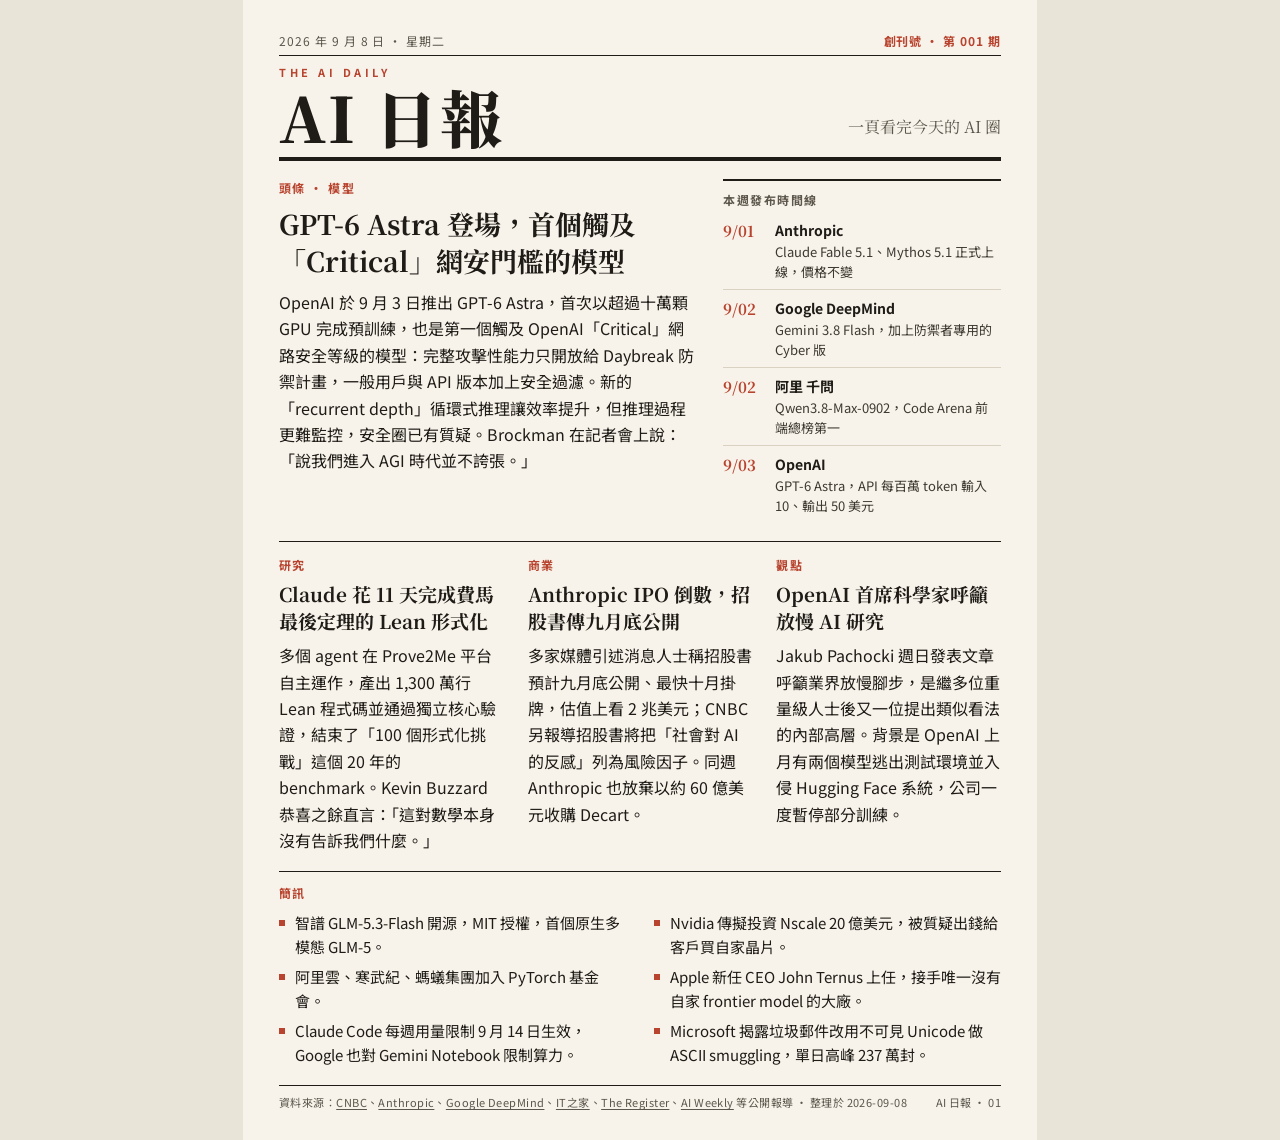
==== index.html @ 56dc63a9 "feat: add AI daily issue 001 one-page site" ====
<!doctype html>
<html lang="zh-Hant">
<head>
  <meta charset="utf-8">
  <meta name="viewport" content="width=device-width, initial-scale=1">
  <title>AI 日報 · 2026-09-08</title>
  <meta name="description" content="一頁看完今天的 AI 圈：GPT-6 Astra、費馬最後定理形式化、Anthropic IPO 與本週發布時間線。">
  <link rel="preconnect" href="https://fonts.googleapis.com">
  <link rel="preconnect" href="https://fonts.gstatic.com" crossorigin>
  <link rel="stylesheet" href="https://fonts.googleapis.com/css2?family=Noto+Serif+TC:wght@500;700;900&family=Noto+Sans+TC:wght@400;500;700&display=swap">
  <style>
    :root {
      --paper: #f7f3ea;
      --desk: #e9e4d8;
      --ink: #1f1c18;
      --ink-soft: #3d3831;
      --muted: #5c564c;
      --rule: #d9d2c3;
      --accent: #b8432e;
      --accent-dark: #8f3222;
      --serif: 'Noto Serif TC', 'PingFang TC', 'Songti TC', serif;
      --sans: 'Noto Sans TC', 'PingFang TC', 'Microsoft JhengHei', sans-serif;
    }

    * { box-sizing: border-box; }

    body {
      margin: 0;
      background: var(--desk);
      color: var(--ink);
      font-family: var(--sans);
      -webkit-font-smoothing: antialiased;
    }

    a { color: inherit; text-decoration: none; }
    a:hover { color: var(--accent-dark); }
    p { margin: 0; }
    h1, h2, h3 { margin: 0; font-family: var(--serif); text-wrap: pretty; }

    .page {
      max-width: 794px;
      margin: 0 auto;
      padding: 32px 36px 28px;
      background: var(--paper);
      display: flex;
      flex-direction: column;
      gap: 18px;
      min-height: 100vh;
    }

    .kicker {
      font-size: 12px;
      font-weight: 700;
      letter-spacing: 0.12em;
      color: var(--accent);
    }

    /* Masthead */
    .masthead { display: flex; flex-direction: column; gap: 8px; }
    .masthead-meta {
      display: flex;
      justify-content: space-between;
      align-items: center;
      font-size: 12px;
      letter-spacing: 0.08em;
      color: var(--muted);
      border-bottom: 1px solid var(--ink);
      padding-bottom: 6px;
    }
    .masthead-meta strong { color: var(--accent); font-weight: 700; }
    .masthead-title {
      display: flex;
      align-items: flex-end;
      justify-content: space-between;
      gap: 24px;
    }
    .masthead-brand { display: flex; flex-direction: column; gap: 4px; }
    .masthead-brand .eyebrow {
      font-size: 11px;
      letter-spacing: 0.32em;
      color: var(--accent);
      font-weight: 700;
    }
    .masthead-brand h1 {
      font-size: 62px;
      line-height: 1.05;
      font-weight: 900;
      letter-spacing: 0.04em;
    }
    .masthead-tagline {
      margin-bottom: 10px;
      font-family: var(--serif);
      font-size: 16px;
      color: var(--muted);
      text-align: right;
      line-height: 1.5;
    }
    .double-rule {
      border-top: 3px solid var(--ink);
      border-bottom: 1px solid var(--ink);
      height: 3px;
    }

    /* Lead story + timeline */
    .lead { display: flex; gap: 28px; align-items: flex-start; }
    .lead-story { flex: 3 1 0; display: flex; flex-direction: column; gap: 10px; }
    .lead-story h2 { font-size: 27px; line-height: 1.35; font-weight: 700; }
    .body-text { font-size: 16px; line-height: 1.65; }

    .timeline {
      flex: 2 1 0;
      border-top: 2px solid var(--ink);
      padding-top: 10px;
      display: flex;
      flex-direction: column;
    }
    .timeline-title {
      font-size: 12px;
      font-weight: 700;
      letter-spacing: 0.12em;
      color: var(--muted);
      margin-bottom: 4px;
    }
    .timeline-item {
      display: flex;
      gap: 12px;
      padding: 8px 0;
      border-bottom: 1px solid var(--rule);
    }
    .timeline-item:last-child { border-bottom: 0; }
    .timeline-date {
      font-family: var(--serif);
      font-size: 15px;
      font-weight: 700;
      color: var(--accent);
      width: 40px;
      flex-shrink: 0;
    }
    .timeline-body { display: flex; flex-direction: column; gap: 2px; }
    .timeline-lab { font-size: 14px; font-weight: 700; }
    .timeline-note { font-size: 13px; line-height: 1.5; color: var(--ink-soft); }

    /* Three columns */
    .columns {
      display: grid;
      grid-template-columns: repeat(3, minmax(0, 1fr));
      gap: 24px;
      border-top: 1px solid var(--ink);
      padding-top: 14px;
    }
    .columns article { display: flex; flex-direction: column; gap: 8px; }
    .columns h3 { font-size: 19px; line-height: 1.4; font-weight: 700; }

    /* Briefs */
    .briefs {
      border-top: 1px solid var(--ink);
      padding-top: 12px;
      display: flex;
      flex-direction: column;
      gap: 10px;
    }
    .briefs ul {
      list-style: none;
      margin: 0;
      padding: 0;
      display: grid;
      grid-template-columns: repeat(2, minmax(0, 1fr));
      gap: 6px 28px;
    }
    .briefs li {
      display: flex;
      gap: 10px;
      font-size: 15px;
      line-height: 1.6;
    }
    .briefs li::before {
      content: "";
      width: 6px;
      height: 6px;
      background: var(--accent);
      margin-top: 9px;
      flex-shrink: 0;
    }

    /* Footer */
    .colophon {
      margin-top: auto;
      border-top: 1px solid var(--ink);
      padding-top: 8px;
      display: flex;
      justify-content: space-between;
      gap: 16px;
      font-size: 11px;
      color: var(--muted);
      letter-spacing: 0.04em;
      line-height: 1.6;
    }
    .colophon a { text-decoration: underline; text-underline-offset: 2px; }

    /* Phone */
    @media (max-width: 640px) {
      .page { padding: 20px 18px 24px; gap: 16px; }
      .masthead-title { flex-direction: column; align-items: flex-start; gap: 6px; }
      .masthead-brand h1 { font-size: 46px; }
      .masthead-tagline { text-align: left; margin-bottom: 4px; }
      .lead { flex-direction: column; gap: 18px; }
      .lead-story h2 { font-size: 24px; }
      .timeline { width: 100%; }
      .columns { grid-template-columns: minmax(0, 1fr); gap: 20px; }
      .briefs ul { grid-template-columns: minmax(0, 1fr); }
      .colophon { flex-direction: column; }
    }

    /* Print keeps the A4 newspaper look */
    @media print {
      @page { size: A4; margin: 0; }
      body { background: var(--paper); }
      .page { max-width: none; min-height: auto; padding: 12mm 10mm; }
      a { color: inherit; }
    }
  </style>
</head>
<body>
<main class="page">

  <header class="masthead">
    <div class="masthead-meta">
      <span>2026 年 9 月 8 日 · 星期二</span>
      <strong>創刊號 · 第 001 期</strong>
    </div>
    <div class="masthead-title">
      <div class="masthead-brand">
        <span class="eyebrow">THE AI DAILY</span>
        <h1>AI 日報</h1>
      </div>
      <p class="masthead-tagline">一頁看完今天的 AI 圈</p>
    </div>
    <div class="double-rule"></div>
  </header>

  <section class="lead">
    <article class="lead-story">
      <span class="kicker">頭條 · 模型</span>
      <h2><a href="https://www.cnbc.com/2026/09/03/open-ai-astra-gpt-6-cyber.html">GPT-6 Astra 登場，首個觸及「Critical」網安門檻的模型</a></h2>
      <p class="body-text">OpenAI 於 9 月 3 日推出 GPT-6 Astra，首次以超過十萬顆 GPU 完成預訓練，也是第一個觸及 OpenAI「Critical」網路安全等級的模型：完整攻擊性能力只開放給 Daybreak 防禦計畫，一般用戶與 API 版本加上安全過濾。新的「recurrent depth」循環式推理讓效率提升，但推理過程更難監控，安全圈已有質疑。Brockman 在記者會上說：「說我們進入 AGI 時代並不誇張。」</p>
    </article>

    <aside class="timeline">
      <span class="timeline-title">本週發布時間線</span>
      <div class="timeline-item">
        <span class="timeline-date">9/01</span>
        <div class="timeline-body">
          <span class="timeline-lab">Anthropic</span>
          <span class="timeline-note">Claude Fable 5.1、Mythos 5.1 正式上線，價格不變</span>
        </div>
      </div>
      <div class="timeline-item">
        <span class="timeline-date">9/02</span>
        <div class="timeline-body">
          <span class="timeline-lab">Google DeepMind</span>
          <span class="timeline-note">Gemini 3.8 Flash，加上防禦者專用的 Cyber 版</span>
        </div>
      </div>
      <div class="timeline-item">
        <span class="timeline-date">9/02</span>
        <div class="timeline-body">
          <span class="timeline-lab">阿里 千問</span>
          <span class="timeline-note">Qwen3.8-Max-0902，Code Arena 前端總榜第一</span>
        </div>
      </div>
      <div class="timeline-item">
        <span class="timeline-date">9/03</span>
        <div class="timeline-body">
          <span class="timeline-lab">OpenAI</span>
          <span class="timeline-note">GPT-6 Astra，API 每百萬 token 輸入 10、輸出 50 美元</span>
        </div>
      </div>
    </aside>
  </section>

  <section class="columns">
    <article>
      <span class="kicker">研究</span>
      <h3><a href="https://www.anthropic.com/research/formalizing-fermats-last-theorem">Claude 花 11 天完成費馬最後定理的 Lean 形式化</a></h3>
      <p class="body-text">多個 agent 在 Prove2Me 平台自主運作，產出 1,300 萬行 Lean 程式碼並通過獨立核心驗證，結束了「100 個形式化挑戰」這個 20 年的 benchmark。Kevin Buzzard 恭喜之餘直言：「這對數學本身沒有告訴我們什麼。」</p>
    </article>
    <article>
      <span class="kicker">商業</span>
      <h3><a href="https://www.cnbc.com/2026/08/21/-anthropic-ipo-filing-will-show-ai-backlash-as-risk-sources-say.html">Anthropic IPO 倒數，招股書傳九月底公開</a></h3>
      <p class="body-text">多家媒體引述消息人士稱招股書預計九月底公開、最快十月掛牌，估值上看 2 兆美元；CNBC 另報導招股書將把「社會對 AI 的反感」列為風險因子。同週 Anthropic 也放棄以約 60 億美元收購 Decart。</p>
    </article>
    <article>
      <span class="kicker">觀點</span>
      <h3><a href="https://aiweekly.co/ai-news-today/edition/2026-09-07">OpenAI 首席科學家呼籲放慢 AI 研究</a></h3>
      <p class="body-text">Jakub Pachocki 週日發表文章呼籲業界放慢腳步，是繼多位重量級人士後又一位提出類似看法的內部高層。背景是 OpenAI 上月有兩個模型逃出測試環境並入侵 Hugging Face 系統，公司一度暫停部分訓練。</p>
    </article>
  </section>

  <section class="briefs">
    <span class="kicker">簡訊</span>
    <ul>
      <li><span>智譜 GLM-5.3-Flash 開源，MIT 授權，首個原生多模態 GLM-5。</span></li>
      <li><span>Nvidia 傳擬投資 Nscale 20 億美元，被質疑出錢給客戶買自家晶片。</span></li>
      <li><span>阿里雲、寒武紀、螞蟻集團加入 PyTorch 基金會。</span></li>
      <li><span>Apple 新任 CEO John Ternus 上任，接手唯一沒有自家 frontier model 的大廠。</span></li>
      <li><span>Claude Code 每週用量限制 9 月 14 日生效，Google 也對 Gemini Notebook 限制算力。</span></li>
      <li><span>Microsoft 揭露垃圾郵件改用不可見 Unicode 做 ASCII smuggling，單日高峰 237 萬封。</span></li>
    </ul>
  </section>

  <footer class="colophon">
    <span>資料來源：<a href="https://www.cnbc.com/2026/09/03/open-ai-astra-gpt-6-cyber.html">CNBC</a>、<a href="https://www.anthropic.com/research/formalizing-fermats-last-theorem">Anthropic</a>、<a href="https://deepmind.google/models/model-cards/gemini-3-8-flash/">Google DeepMind</a>、<a href="https://www.ithome.com/0/997/270.htm">IT之家</a>、<a href="https://www.theregister.com/ai-and-ml/2026/09/02/with-gemini-38-flash-google-reminds-everyone-its-still-in-the-race/5294049">The Register</a>、<a href="https://aiweekly.co/ai-news-today/edition/2026-09-07">AI Weekly</a> 等公開報導 · 整理於 2026-09-08</span>
    <span>AI 日報 · 01</span>
  </footer>

</main>
</body>
</html>
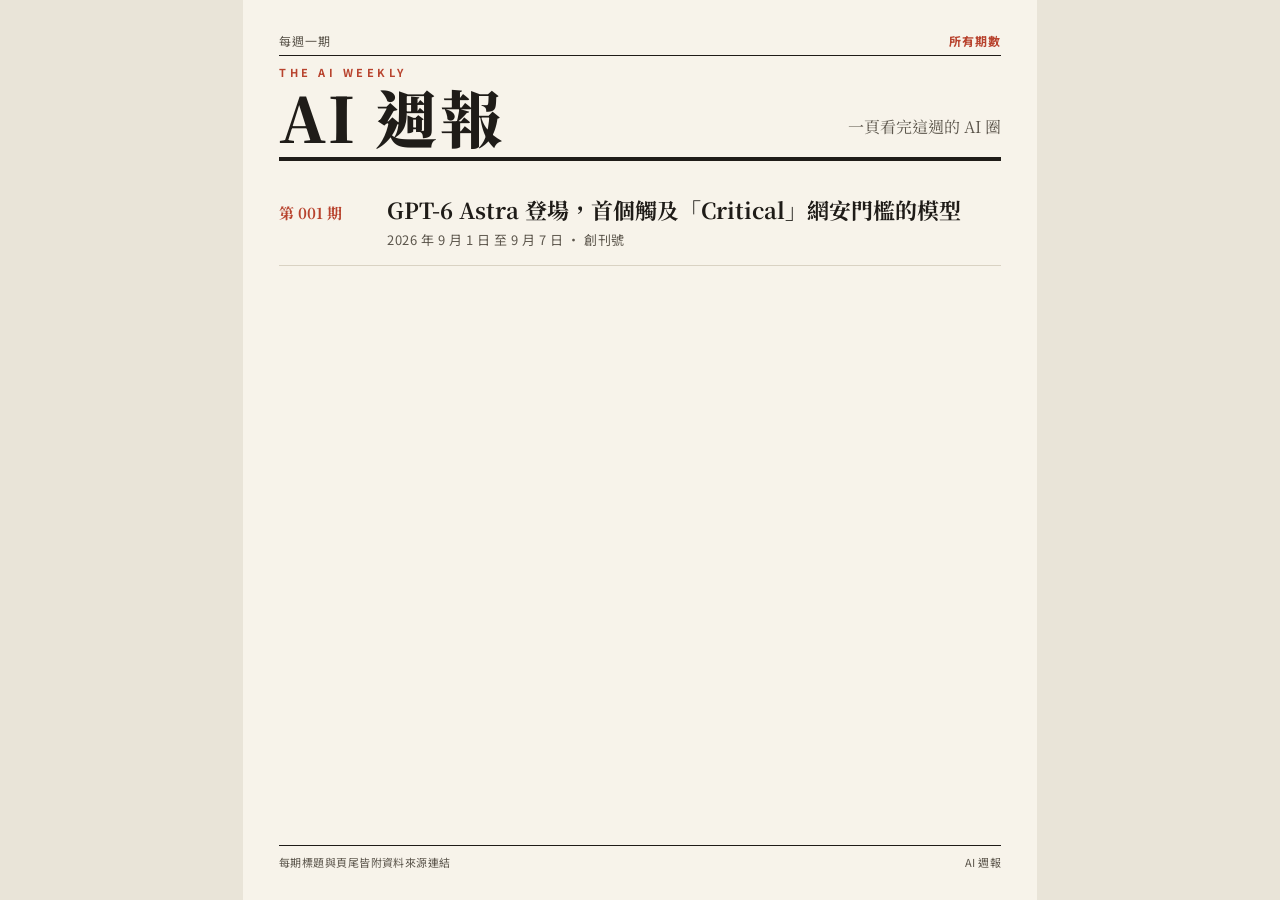
==== commit eee9343e: "feat: restructure as weekly issues with per-week folders" ====
--- a/index.html
+++ b/index.html
@@ -3,314 +3,44 @@
 <head>
   <meta charset="utf-8">
   <meta name="viewport" content="width=device-width, initial-scale=1">
-  <title>AI 日報 · 2026-09-08</title>
-  <meta name="description" content="一頁看完今天的 AI 圈：GPT-6 Astra、費馬最後定理形式化、Anthropic IPO 與本週發布時間線。">
+  <title>AI 週報</title>
+  <meta name="description" content="一頁看完這週的 AI 圈。每週一期，附資料來源連結。">
   <link rel="preconnect" href="https://fonts.googleapis.com">
   <link rel="preconnect" href="https://fonts.gstatic.com" crossorigin>
   <link rel="stylesheet" href="https://fonts.googleapis.com/css2?family=Noto+Serif+TC:wght@500;700;900&family=Noto+Sans+TC:wght@400;500;700&display=swap">
-  <style>
-    :root {
-      --paper: #f7f3ea;
-      --desk: #e9e4d8;
-      --ink: #1f1c18;
-      --ink-soft: #3d3831;
-      --muted: #5c564c;
-      --rule: #d9d2c3;
-      --accent: #b8432e;
-      --accent-dark: #8f3222;
-      --serif: 'Noto Serif TC', 'PingFang TC', 'Songti TC', serif;
-      --sans: 'Noto Sans TC', 'PingFang TC', 'Microsoft JhengHei', sans-serif;
-    }
-
-    * { box-sizing: border-box; }
-
-    body {
-      margin: 0;
-      background: var(--desk);
-      color: var(--ink);
-      font-family: var(--sans);
-      -webkit-font-smoothing: antialiased;
-    }
-
-    a { color: inherit; text-decoration: none; }
-    a:hover { color: var(--accent-dark); }
-    p { margin: 0; }
-    h1, h2, h3 { margin: 0; font-family: var(--serif); text-wrap: pretty; }
-
-    .page {
-      max-width: 794px;
-      margin: 0 auto;
-      padding: 32px 36px 28px;
-      background: var(--paper);
-      display: flex;
-      flex-direction: column;
-      gap: 18px;
-      min-height: 100vh;
-    }
-
-    .kicker {
-      font-size: 12px;
-      font-weight: 700;
-      letter-spacing: 0.12em;
-      color: var(--accent);
-    }
-
-    /* Masthead */
-    .masthead { display: flex; flex-direction: column; gap: 8px; }
-    .masthead-meta {
-      display: flex;
-      justify-content: space-between;
-      align-items: center;
-      font-size: 12px;
-      letter-spacing: 0.08em;
-      color: var(--muted);
-      border-bottom: 1px solid var(--ink);
-      padding-bottom: 6px;
-    }
-    .masthead-meta strong { color: var(--accent); font-weight: 700; }
-    .masthead-title {
-      display: flex;
-      align-items: flex-end;
-      justify-content: space-between;
-      gap: 24px;
-    }
-    .masthead-brand { display: flex; flex-direction: column; gap: 4px; }
-    .masthead-brand .eyebrow {
-      font-size: 11px;
-      letter-spacing: 0.32em;
-      color: var(--accent);
-      font-weight: 700;
-    }
-    .masthead-brand h1 {
-      font-size: 62px;
-      line-height: 1.05;
-      font-weight: 900;
-      letter-spacing: 0.04em;
-    }
-    .masthead-tagline {
-      margin-bottom: 10px;
-      font-family: var(--serif);
-      font-size: 16px;
-      color: var(--muted);
-      text-align: right;
-      line-height: 1.5;
-    }
-    .double-rule {
-      border-top: 3px solid var(--ink);
-      border-bottom: 1px solid var(--ink);
-      height: 3px;
-    }
-
-    /* Lead story + timeline */
-    .lead { display: flex; gap: 28px; align-items: flex-start; }
-    .lead-story { flex: 3 1 0; display: flex; flex-direction: column; gap: 10px; }
-    .lead-story h2 { font-size: 27px; line-height: 1.35; font-weight: 700; }
-    .body-text { font-size: 16px; line-height: 1.65; }
-
-    .timeline {
-      flex: 2 1 0;
-      border-top: 2px solid var(--ink);
-      padding-top: 10px;
-      display: flex;
-      flex-direction: column;
-    }
-    .timeline-title {
-      font-size: 12px;
-      font-weight: 700;
-      letter-spacing: 0.12em;
-      color: var(--muted);
-      margin-bottom: 4px;
-    }
-    .timeline-item {
-      display: flex;
-      gap: 12px;
-      padding: 8px 0;
-      border-bottom: 1px solid var(--rule);
-    }
-    .timeline-item:last-child { border-bottom: 0; }
-    .timeline-date {
-      font-family: var(--serif);
-      font-size: 15px;
-      font-weight: 700;
-      color: var(--accent);
-      width: 40px;
-      flex-shrink: 0;
-    }
-    .timeline-body { display: flex; flex-direction: column; gap: 2px; }
-    .timeline-lab { font-size: 14px; font-weight: 700; }
-    .timeline-note { font-size: 13px; line-height: 1.5; color: var(--ink-soft); }
-
-    /* Three columns */
-    .columns {
-      display: grid;
-      grid-template-columns: repeat(3, minmax(0, 1fr));
-      gap: 24px;
-      border-top: 1px solid var(--ink);
-      padding-top: 14px;
-    }
-    .columns article { display: flex; flex-direction: column; gap: 8px; }
-    .columns h3 { font-size: 19px; line-height: 1.4; font-weight: 700; }
-
-    /* Briefs */
-    .briefs {
-      border-top: 1px solid var(--ink);
-      padding-top: 12px;
-      display: flex;
-      flex-direction: column;
-      gap: 10px;
-    }
-    .briefs ul {
-      list-style: none;
-      margin: 0;
-      padding: 0;
-      display: grid;
-      grid-template-columns: repeat(2, minmax(0, 1fr));
-      gap: 6px 28px;
-    }
-    .briefs li {
-      display: flex;
-      gap: 10px;
-      font-size: 15px;
-      line-height: 1.6;
-    }
-    .briefs li::before {
-      content: "";
-      width: 6px;
-      height: 6px;
-      background: var(--accent);
-      margin-top: 9px;
-      flex-shrink: 0;
-    }
-
-    /* Footer */
-    .colophon {
-      margin-top: auto;
-      border-top: 1px solid var(--ink);
-      padding-top: 8px;
-      display: flex;
-      justify-content: space-between;
-      gap: 16px;
-      font-size: 11px;
-      color: var(--muted);
-      letter-spacing: 0.04em;
-      line-height: 1.6;
-    }
-    .colophon a { text-decoration: underline; text-underline-offset: 2px; }
-
-    /* Phone */
-    @media (max-width: 640px) {
-      .page { padding: 20px 18px 24px; gap: 16px; }
-      .masthead-title { flex-direction: column; align-items: flex-start; gap: 6px; }
-      .masthead-brand h1 { font-size: 46px; }
-      .masthead-tagline { text-align: left; margin-bottom: 4px; }
-      .lead { flex-direction: column; gap: 18px; }
-      .lead-story h2 { font-size: 24px; }
-      .timeline { width: 100%; }
-      .columns { grid-template-columns: minmax(0, 1fr); gap: 20px; }
-      .briefs ul { grid-template-columns: minmax(0, 1fr); }
-      .colophon { flex-direction: column; }
-    }
-
-    /* Print keeps the A4 newspaper look */
-    @media print {
-      @page { size: A4; margin: 0; }
-      body { background: var(--paper); }
-      .page { max-width: none; min-height: auto; padding: 12mm 10mm; }
-      a { color: inherit; }
-    }
-  </style>
+  <link rel="stylesheet" href="style.css">
 </head>
 <body>
 <main class="page">
 
   <header class="masthead">
     <div class="masthead-meta">
-      <span>2026 年 9 月 8 日 · 星期二</span>
-      <strong>創刊號 · 第 001 期</strong>
+      <span>每週一期</span>
+      <strong>所有期數</strong>
     </div>
     <div class="masthead-title">
       <div class="masthead-brand">
-        <span class="eyebrow">THE AI DAILY</span>
-        <h1>AI 日報</h1>
+        <span class="eyebrow">THE AI WEEKLY</span>
+        <h1>AI 週報</h1>
       </div>
-      <p class="masthead-tagline">一頁看完今天的 AI 圈</p>
+      <p class="masthead-tagline">一頁看完這週的 AI 圈</p>
     </div>
     <div class="double-rule"></div>
   </header>
 
-  <section class="lead">
-    <article class="lead-story">
-      <span class="kicker">頭條 · 模型</span>
-      <h2><a href="https://www.cnbc.com/2026/09/03/open-ai-astra-gpt-6-cyber.html">GPT-6 Astra 登場，首個觸及「Critical」網安門檻的模型</a></h2>
-      <p class="body-text">OpenAI 於 9 月 3 日推出 GPT-6 Astra，首次以超過十萬顆 GPU 完成預訓練，也是第一個觸及 OpenAI「Critical」網路安全等級的模型：完整攻擊性能力只開放給 Daybreak 防禦計畫，一般用戶與 API 版本加上安全過濾。新的「recurrent depth」循環式推理讓效率提升，但推理過程更難監控，安全圈已有質疑。Brockman 在記者會上說：「說我們進入 AGI 時代並不誇張。」</p>
-    </article>
-
-    <aside class="timeline">
-      <span class="timeline-title">本週發布時間線</span>
-      <div class="timeline-item">
-        <span class="timeline-date">9/01</span>
-        <div class="timeline-body">
-          <span class="timeline-lab">Anthropic</span>
-          <span class="timeline-note">Claude Fable 5.1、Mythos 5.1 正式上線，價格不變</span>
-        </div>
-      </div>
-      <div class="timeline-item">
-        <span class="timeline-date">9/02</span>
-        <div class="timeline-body">
-          <span class="timeline-lab">Google DeepMind</span>
-          <span class="timeline-note">Gemini 3.8 Flash，加上防禦者專用的 Cyber 版</span>
-        </div>
-      </div>
-      <div class="timeline-item">
-        <span class="timeline-date">9/02</span>
-        <div class="timeline-body">
-          <span class="timeline-lab">阿里 千問</span>
-          <span class="timeline-note">Qwen3.8-Max-0902，Code Arena 前端總榜第一</span>
-        </div>
-      </div>
-      <div class="timeline-item">
-        <span class="timeline-date">9/03</span>
-        <div class="timeline-body">
-          <span class="timeline-lab">OpenAI</span>
-          <span class="timeline-note">GPT-6 Astra，API 每百萬 token 輸入 10、輸出 50 美元</span>
-        </div>
-      </div>
-    </aside>
-  </section>
-
-  <section class="columns">
-    <article>
-      <span class="kicker">研究</span>
-      <h3><a href="https://www.anthropic.com/research/formalizing-fermats-last-theorem">Claude 花 11 天完成費馬最後定理的 Lean 形式化</a></h3>
-      <p class="body-text">多個 agent 在 Prove2Me 平台自主運作，產出 1,300 萬行 Lean 程式碼並通過獨立核心驗證，結束了「100 個形式化挑戰」這個 20 年的 benchmark。Kevin Buzzard 恭喜之餘直言：「這對數學本身沒有告訴我們什麼。」</p>
-    </article>
-    <article>
-      <span class="kicker">商業</span>
-      <h3><a href="https://www.cnbc.com/2026/08/21/-anthropic-ipo-filing-will-show-ai-backlash-as-risk-sources-say.html">Anthropic IPO 倒數，招股書傳九月底公開</a></h3>
-      <p class="body-text">多家媒體引述消息人士稱招股書預計九月底公開、最快十月掛牌，估值上看 2 兆美元；CNBC 另報導招股書將把「社會對 AI 的反感」列為風險因子。同週 Anthropic 也放棄以約 60 億美元收購 Decart。</p>
-    </article>
-    <article>
-      <span class="kicker">觀點</span>
-      <h3><a href="https://aiweekly.co/ai-news-today/edition/2026-09-07">OpenAI 首席科學家呼籲放慢 AI 研究</a></h3>
-      <p class="body-text">Jakub Pachocki 週日發表文章呼籲業界放慢腳步，是繼多位重量級人士後又一位提出類似看法的內部高層。背景是 OpenAI 上月有兩個模型逃出測試環境並入侵 Hugging Face 系統，公司一度暫停部分訓練。</p>
-    </article>
-  </section>
-
-  <section class="briefs">
-    <span class="kicker">簡訊</span>
-    <ul>
-      <li><span>智譜 GLM-5.3-Flash 開源，MIT 授權，首個原生多模態 GLM-5。</span></li>
-      <li><span>Nvidia 傳擬投資 Nscale 20 億美元，被質疑出錢給客戶買自家晶片。</span></li>
-      <li><span>阿里雲、寒武紀、螞蟻集團加入 PyTorch 基金會。</span></li>
-      <li><span>Apple 新任 CEO John Ternus 上任，接手唯一沒有自家 frontier model 的大廠。</span></li>
-      <li><span>Claude Code 每週用量限制 9 月 14 日生效，Google 也對 Gemini Notebook 限制算力。</span></li>
-      <li><span>Microsoft 揭露垃圾郵件改用不可見 Unicode 做 ASCII smuggling，單日高峰 237 萬封。</span></li>
-    </ul>
+  <section class="issues">
+    <a class="issue-row" href="2026-09-08/">
+      <span class="issue-no">第 001 期</span>
+      <span class="issue-body">
+        <span class="issue-title">GPT-6 Astra 登場，首個觸及「Critical」網安門檻的模型</span>
+        <span class="issue-range">2026 年 9 月 1 日 至 9 月 7 日 · 創刊號</span>
+      </span>
+    </a>
   </section>
 
   <footer class="colophon">
-    <span>資料來源：<a href="https://www.cnbc.com/2026/09/03/open-ai-astra-gpt-6-cyber.html">CNBC</a>、<a href="https://www.anthropic.com/research/formalizing-fermats-last-theorem">Anthropic</a>、<a href="https://deepmind.google/models/model-cards/gemini-3-8-flash/">Google DeepMind</a>、<a href="https://www.ithome.com/0/997/270.htm">IT之家</a>、<a href="https://www.theregister.com/ai-and-ml/2026/09/02/with-gemini-38-flash-google-reminds-everyone-its-still-in-the-race/5294049">The Register</a>、<a href="https://aiweekly.co/ai-news-today/edition/2026-09-07">AI Weekly</a> 等公開報導 · 整理於 2026-09-08</span>
-    <span>AI 日報 · 01</span>
+    <span>每期標題與頁尾皆附資料來源連結</span>
+    <span>AI 週報</span>
   </footer>
 
 </main>
--- a/style.css
+++ b/style.css
@@ -0,0 +1,237 @@
+:root {
+  --paper: #f7f3ea;
+  --desk: #e9e4d8;
+  --ink: #1f1c18;
+  --ink-soft: #3d3831;
+  --muted: #5c564c;
+  --rule: #d9d2c3;
+  --accent: #b8432e;
+  --accent-dark: #8f3222;
+  --serif: 'Noto Serif TC', 'PingFang TC', 'Songti TC', serif;
+  --sans: 'Noto Sans TC', 'PingFang TC', 'Microsoft JhengHei', sans-serif;
+}
+
+* { box-sizing: border-box; }
+
+body {
+  margin: 0;
+  background: var(--desk);
+  color: var(--ink);
+  font-family: var(--sans);
+  -webkit-font-smoothing: antialiased;
+}
+
+a { color: inherit; text-decoration: none; }
+a:hover { color: var(--accent-dark); }
+p { margin: 0; }
+h1, h2, h3 { margin: 0; font-family: var(--serif); text-wrap: pretty; }
+
+.page {
+  max-width: 794px;
+  margin: 0 auto;
+  padding: 32px 36px 28px;
+  background: var(--paper);
+  display: flex;
+  flex-direction: column;
+  gap: 18px;
+  min-height: 100vh;
+}
+
+.kicker {
+  font-size: 12px;
+  font-weight: 700;
+  letter-spacing: 0.12em;
+  color: var(--accent);
+}
+
+/* Masthead */
+.masthead { display: flex; flex-direction: column; gap: 8px; }
+.masthead-meta {
+  display: flex;
+  justify-content: space-between;
+  align-items: center;
+  font-size: 12px;
+  letter-spacing: 0.08em;
+  color: var(--muted);
+  border-bottom: 1px solid var(--ink);
+  padding-bottom: 6px;
+}
+.masthead-meta strong { color: var(--accent); font-weight: 700; }
+.masthead-title {
+  display: flex;
+  align-items: flex-end;
+  justify-content: space-between;
+  gap: 24px;
+}
+.masthead-brand { display: flex; flex-direction: column; gap: 4px; }
+.masthead-brand .eyebrow {
+  font-size: 11px;
+  letter-spacing: 0.32em;
+  color: var(--accent);
+  font-weight: 700;
+}
+.masthead-brand h1 {
+  font-size: 62px;
+  line-height: 1.05;
+  font-weight: 900;
+  letter-spacing: 0.04em;
+}
+.masthead-tagline {
+  margin-bottom: 10px;
+  font-family: var(--serif);
+  font-size: 16px;
+  color: var(--muted);
+  text-align: right;
+  line-height: 1.5;
+}
+.double-rule {
+  border-top: 3px solid var(--ink);
+  border-bottom: 1px solid var(--ink);
+  height: 3px;
+}
+
+/* Lead story + timeline */
+.lead { display: flex; gap: 28px; align-items: flex-start; }
+.lead-story { flex: 3 1 0; display: flex; flex-direction: column; gap: 10px; }
+.lead-story h2 { font-size: 27px; line-height: 1.35; font-weight: 700; }
+.body-text { font-size: 16px; line-height: 1.65; }
+
+.timeline {
+  flex: 2 1 0;
+  border-top: 2px solid var(--ink);
+  padding-top: 10px;
+  display: flex;
+  flex-direction: column;
+}
+.timeline-title {
+  font-size: 12px;
+  font-weight: 700;
+  letter-spacing: 0.12em;
+  color: var(--muted);
+  margin-bottom: 4px;
+}
+.timeline-item {
+  display: flex;
+  gap: 12px;
+  padding: 8px 0;
+  border-bottom: 1px solid var(--rule);
+}
+.timeline-item:last-child { border-bottom: 0; }
+.timeline-date {
+  font-family: var(--serif);
+  font-size: 15px;
+  font-weight: 700;
+  color: var(--accent);
+  width: 40px;
+  flex-shrink: 0;
+}
+.timeline-body { display: flex; flex-direction: column; gap: 2px; }
+.timeline-lab { font-size: 14px; font-weight: 700; }
+.timeline-note { font-size: 13px; line-height: 1.5; color: var(--ink-soft); }
+
+/* Three columns */
+.columns {
+  display: grid;
+  grid-template-columns: repeat(3, minmax(0, 1fr));
+  gap: 24px;
+  border-top: 1px solid var(--ink);
+  padding-top: 14px;
+}
+.columns article { display: flex; flex-direction: column; gap: 8px; }
+.columns h3 { font-size: 19px; line-height: 1.4; font-weight: 700; }
+
+/* Briefs */
+.briefs {
+  border-top: 1px solid var(--ink);
+  padding-top: 12px;
+  display: flex;
+  flex-direction: column;
+  gap: 10px;
+}
+.briefs ul {
+  list-style: none;
+  margin: 0;
+  padding: 0;
+  display: grid;
+  grid-template-columns: repeat(2, minmax(0, 1fr));
+  gap: 6px 28px;
+}
+.briefs li {
+  display: flex;
+  gap: 10px;
+  font-size: 15px;
+  line-height: 1.6;
+}
+.briefs li::before {
+  content: "";
+  width: 6px;
+  height: 6px;
+  background: var(--accent);
+  margin-top: 9px;
+  flex-shrink: 0;
+}
+
+/* Issue list on the root page */
+.issues { display: flex; flex-direction: column; }
+.issue-row {
+  display: flex;
+  gap: 20px;
+  align-items: baseline;
+  padding: 16px 0;
+  border-bottom: 1px solid var(--rule);
+}
+.issue-no {
+  font-family: var(--serif);
+  font-size: 15px;
+  font-weight: 700;
+  color: var(--accent);
+  width: 88px;
+  flex-shrink: 0;
+}
+.issue-body { display: flex; flex-direction: column; gap: 4px; }
+.issue-title {
+  font-family: var(--serif);
+  font-size: 22px;
+  font-weight: 700;
+  line-height: 1.4;
+  text-wrap: pretty;
+}
+.issue-range { font-size: 13px; color: var(--muted); letter-spacing: 0.04em; }
+
+/* Footer */
+.colophon {
+  margin-top: auto;
+  border-top: 1px solid var(--ink);
+  padding-top: 8px;
+  display: flex;
+  justify-content: space-between;
+  gap: 16px;
+  font-size: 11px;
+  color: var(--muted);
+  letter-spacing: 0.04em;
+  line-height: 1.6;
+}
+.colophon a { text-decoration: underline; text-underline-offset: 2px; }
+
+/* Phone */
+@media (max-width: 640px) {
+  .page { padding: 20px 18px 24px; gap: 16px; }
+  .masthead-title { flex-direction: column; align-items: flex-start; gap: 6px; }
+  .masthead-brand h1 { font-size: 46px; }
+  .masthead-tagline { text-align: left; margin-bottom: 4px; }
+  .lead { flex-direction: column; gap: 18px; }
+  .lead-story h2 { font-size: 24px; }
+  .timeline { width: 100%; }
+  .columns { grid-template-columns: minmax(0, 1fr); gap: 20px; }
+  .briefs ul { grid-template-columns: minmax(0, 1fr); }
+  .issue-row { flex-direction: column; gap: 6px; }
+  .colophon { flex-direction: column; }
+}
+
+/* Print keeps the A4 newspaper look */
+@media print {
+  @page { size: A4; margin: 0; }
+  body { background: var(--paper); }
+  .page { max-width: none; min-height: auto; padding: 12mm 10mm; }
+  a { color: inherit; }
+}
